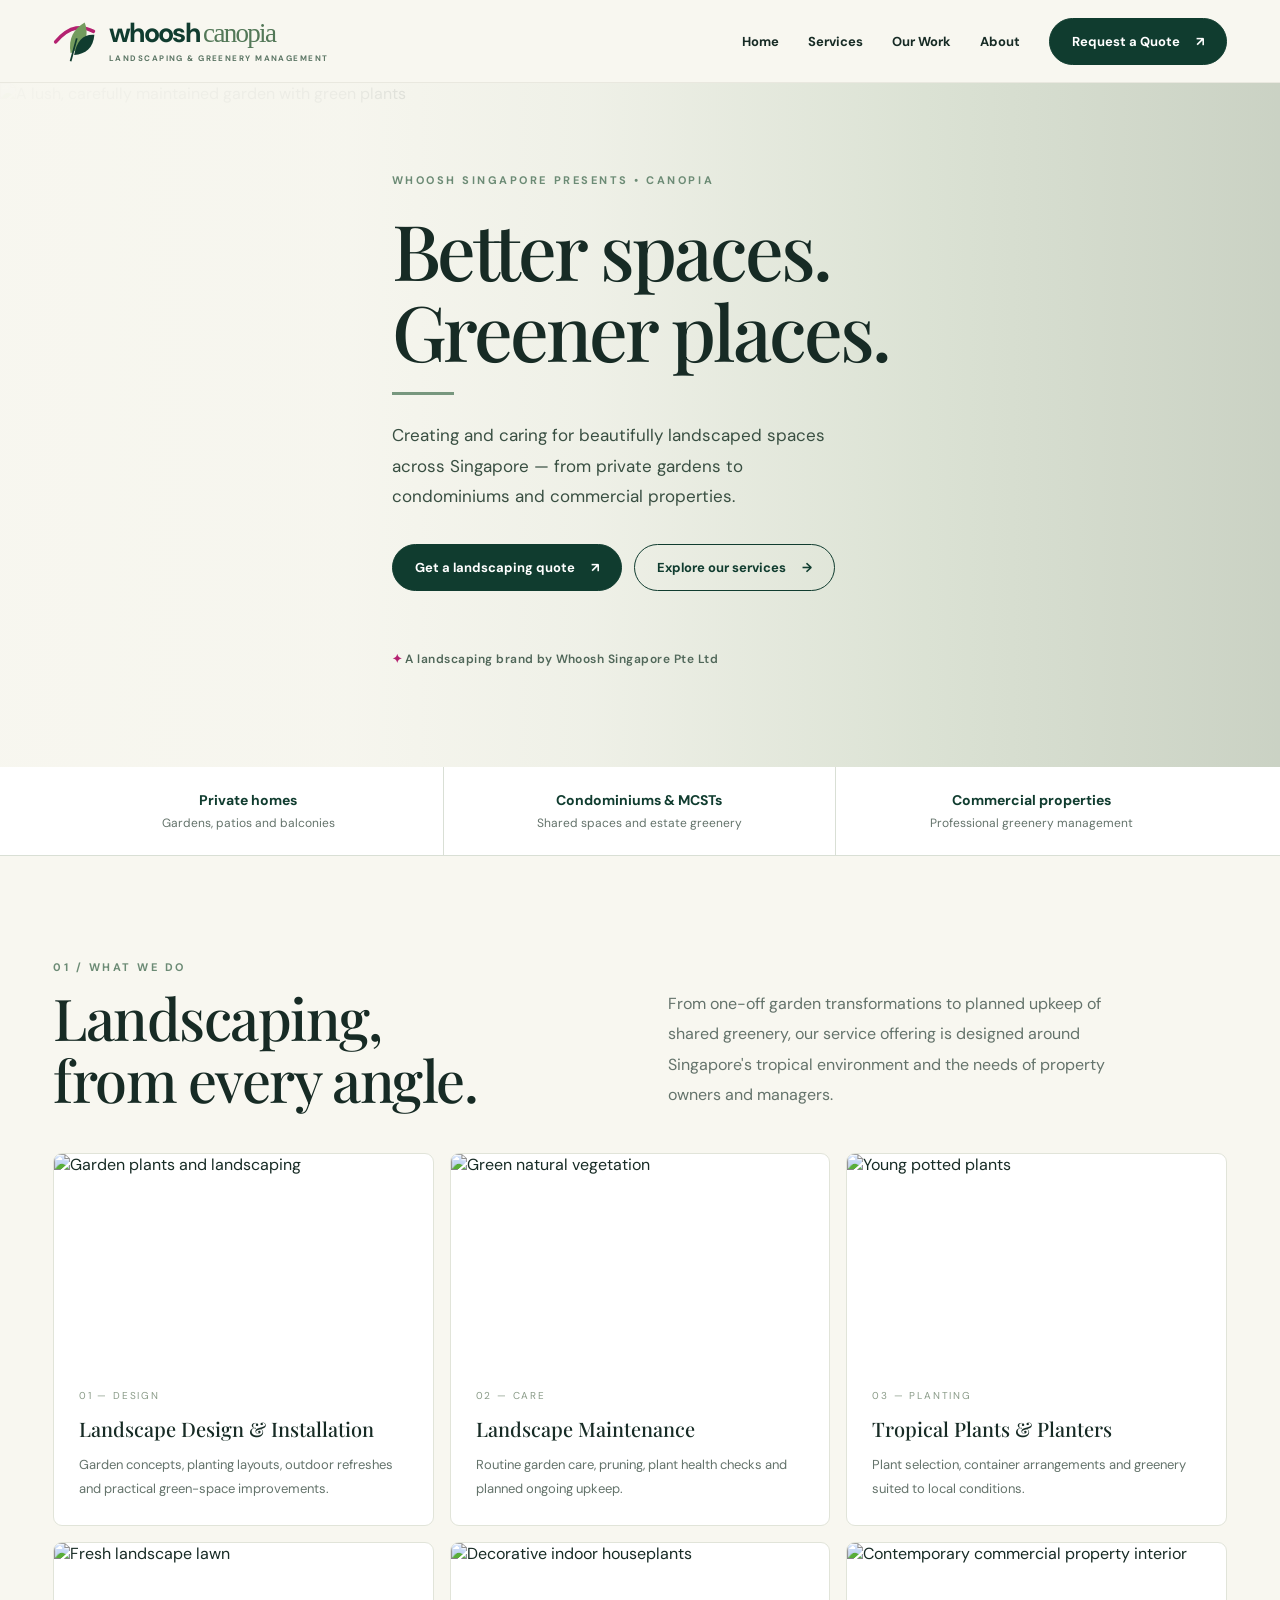
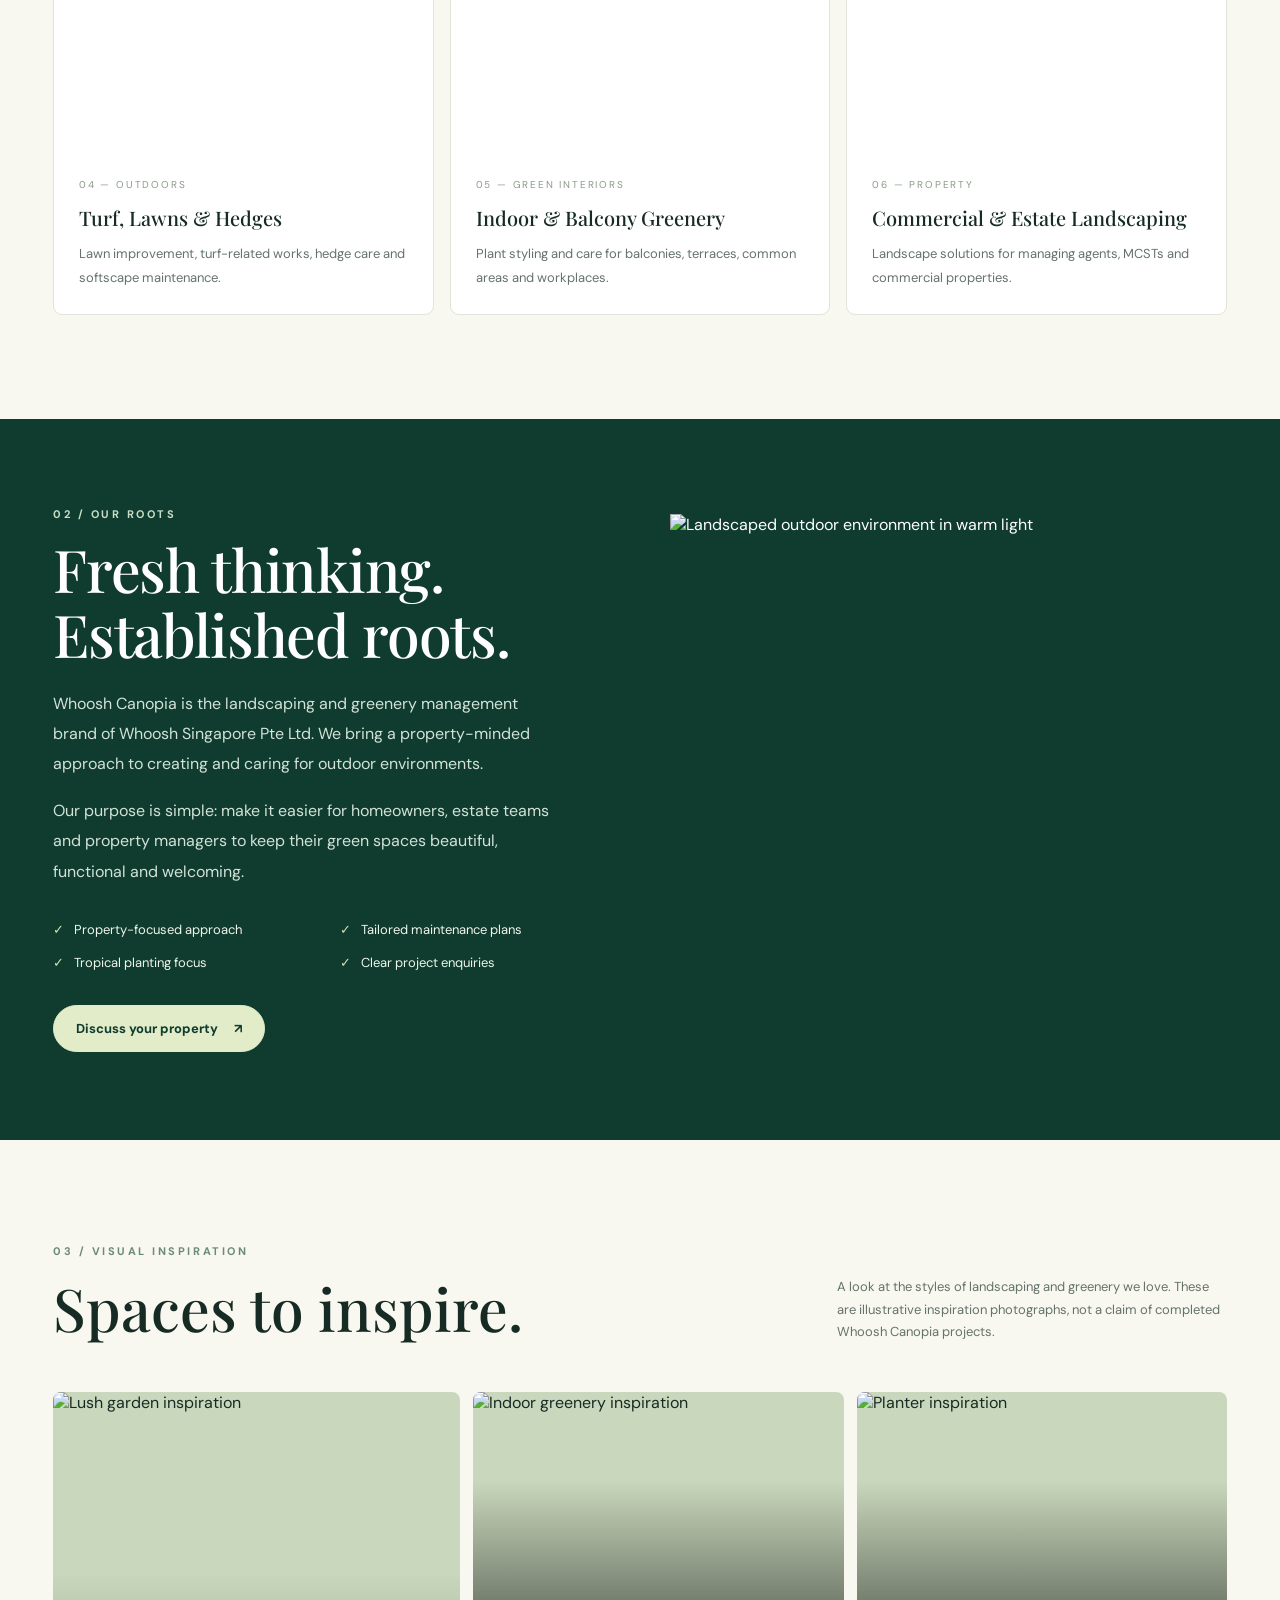
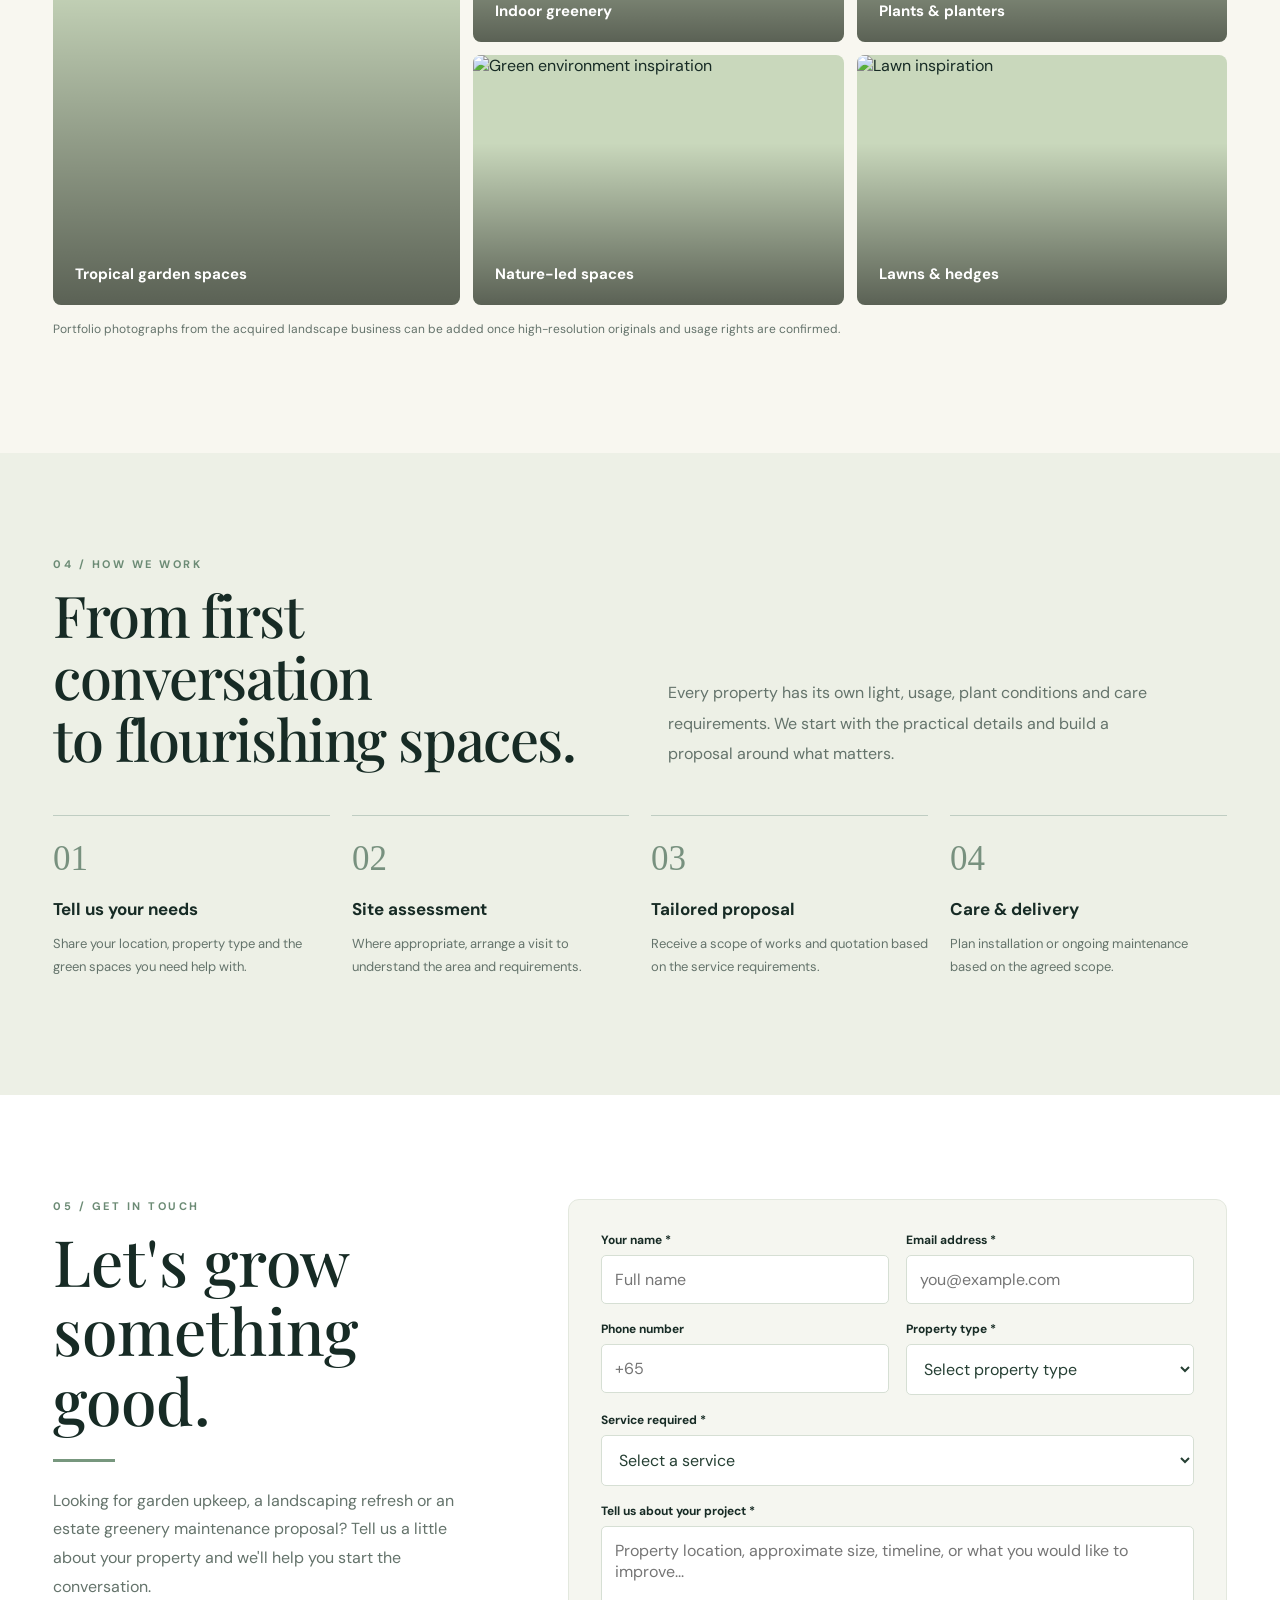
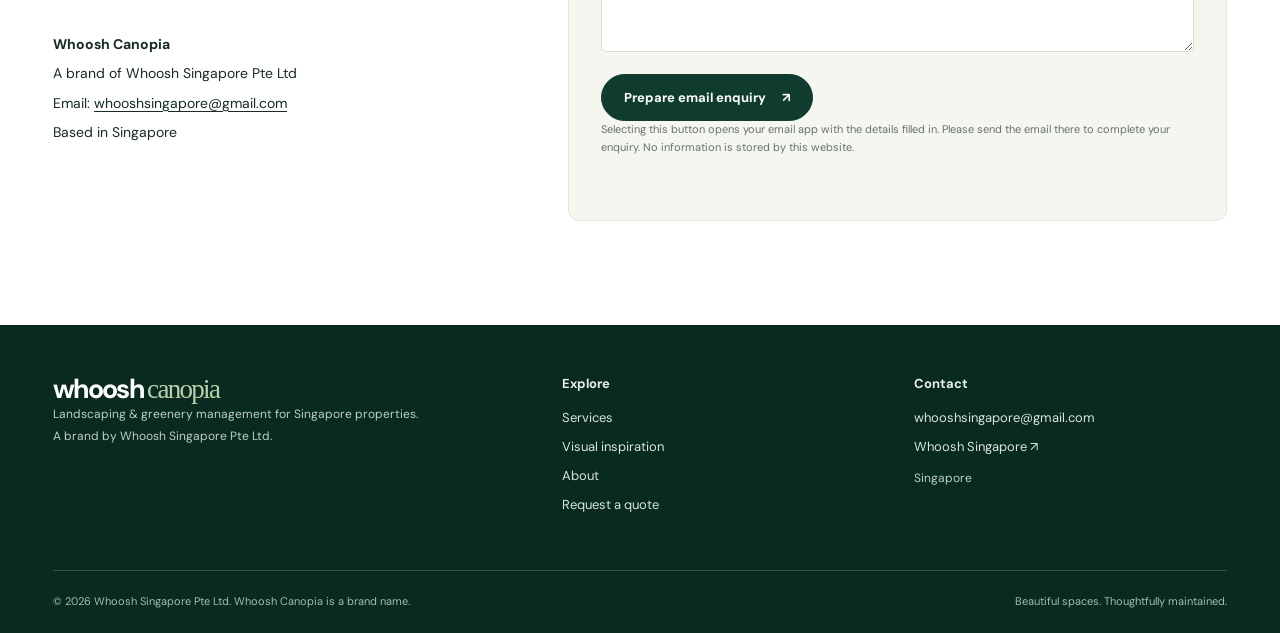
==== index.html @ 3eecf76f "Build responsive Whoosh Canopia landscaping website" ====
<!DOCTYPE html>
<html lang="en">
<head>
<meta charset="UTF-8"><meta name="viewport" content="width=device-width, initial-scale=1">
<title>Whoosh Canopia | Landscaping & Greenery Management Singapore</title>
<meta name="description" content="Whoosh Canopia by Whoosh Singapore Pte Ltd. Landscape maintenance, garden design, planting and greenery care for Singapore properties. Request a consultation.">
<meta name="theme-color" content="#103c2f">
<meta property="og:title" content="Whoosh Canopia — Landscaping & Greenery Management">
<meta property="og:description" content="Beautiful landscapes. Thoughtfully maintained. Landscaping services for homes, condominiums and commercial properties in Singapore.">
<link rel="preconnect" href="https://fonts.googleapis.com"><link rel="preconnect" href="https://fonts.gstatic.com" crossorigin>
<link href="https://fonts.googleapis.com/css2?family=DM+Sans:wght@400;500;600;700&family=Playfair+Display:wght@400;500;600&display=swap" rel="stylesheet">
<style>
:root{--forest:#103c2f;--deep:#092a20;--sage:#77977e;--lime:#d1dfaa;--cream:#f8f7f0;--sand:#ece7db;--ink:#172b25;--muted:#64736b;--magenta:#b42170;--line:#d9dfd5}
*{box-sizing:border-box}html{scroll-behavior:smooth}body{margin:0;background:var(--cream);color:var(--ink);font-family:'DM Sans',Arial,sans-serif}h1,h2,h3,p{margin-top:0}h1,h2,.serif{font-family:'Playfair Display',Georgia,serif;font-weight:500}a{color:inherit;text-decoration:none}img{display:block;max-width:100%;object-fit:cover}button,input,textarea,select{font:inherit}button{cursor:pointer}::selection{background:var(--lime)}
.skip{position:absolute;left:-9999px;z-index:500;background:white;padding:10px}.skip:focus{left:12px;top:12px}
.shell{max-width:1230px;margin:auto;padding:0 28px}.eyebrow{text-transform:uppercase;letter-spacing:.23em;font-size:11px;font-weight:700;color:#6c8b75}.eyebrow.light{color:#c8dec7}.btn{display:inline-flex;align-items:center;justify-content:center;gap:16px;border:1px solid var(--forest);background:var(--forest);color:white;border-radius:100px;padding:14px 22px;font-weight:700;font-size:13px;transition:.2s}.btn:hover,.btn:focus-visible{background:#205d45;transform:translateY(-1px)}.btn.outline{color:var(--forest);background:transparent}.btn.outline:hover{background:#e8ede5}.btn.light{background:#e2ecc9;border-color:#e2ecc9;color:var(--forest)}
header{position:sticky;top:0;z-index:80;background:rgba(248,247,240,.96);backdrop-filter:blur(16px);border-bottom:1px solid #e9e8df}.nav{height:82px;display:flex;align-items:center;justify-content:space-between;gap:20px}.brand{display:flex;gap:12px;align-items:center;min-width:230px}.brand-mark{width:44px;height:50px}.brand-type{display:flex;flex-direction:column}.brand-name{font-size:27px;letter-spacing:-1.7px;line-height:1;font-weight:700;color:var(--forest)}.brand-name span{font-weight:400;font-family:Georgia,serif;color:#537858}.brand-sub{letter-spacing:.18em;color:#5b7564;font-size:8px;margin-top:6px;font-weight:700}.links{display:flex;align-items:center;gap:29px}.links a:not(.btn){font-size:13px;font-weight:700}.links a:hover{color:#597a56}.menu{display:none;border:0;background:transparent;font-size:27px;color:var(--forest)}
.hero{position:relative;min-height:640px;display:grid;align-items:center;isolation:isolate;overflow:hidden;background:#d7dfd0}.hero-photo{position:absolute;inset:0;width:100%;height:100%;object-fit:cover;z-index:-2}.hero:before{content:"";position:absolute;inset:0;z-index:-1;background:linear-gradient(90deg,rgba(248,247,240,.98) 0%,rgba(248,247,240,.94) 27%,rgba(248,247,240,.72) 46%,rgba(248,247,240,.13) 72%,rgba(0,0,0,.06) 100%)}.hero-content{padding-top:90px;padding-bottom:100px}.hero h1{max-width:640px;font-size:clamp(49px,6vw,89px);line-height:1.05;letter-spacing:-.04em;margin:22px 0}.hero p.lead{font-size:17px;max-width:440px;line-height:1.8;color:#394f42}.accent{width:62px;height:3px;background:var(--sage);margin-bottom:25px}.hero-actions{display:flex;gap:12px;flex-wrap:wrap;margin-top:32px}.hero-note{margin-top:60px;font-size:12px;font-weight:600;letter-spacing:.04em;color:#506759}.hero-note span{color:var(--magenta)}
.trust{background:white;border-bottom:1px solid var(--line)}.trust-grid{display:grid;grid-template-columns:repeat(3,1fr)}.trust-item{padding:24px 12px;text-align:center;border-right:1px solid var(--line)}.trust-item:last-child{border-right:0}.trust-item strong{display:block;font-size:14px;color:var(--forest)}.trust-item span{display:block;font-size:12px;color:var(--muted);margin-top:6px}
section{scroll-margin-top:90px}.section-pad{padding:104px 0}.split-heading{display:grid;grid-template-columns:1fr 1fr;gap:55px;align-items:end;margin-bottom:43px}.split-heading h2{font-size:clamp(39px,4.5vw,64px);line-height:1.08;letter-spacing:-.025em;margin:12px 0 0}.split-heading p{line-height:1.9;color:var(--muted);max-width:480px;margin:0}
.service-grid{display:grid;grid-template-columns:repeat(3,1fr);gap:16px}.service{border:1px solid #e1e4d9;border-radius:9px;overflow:hidden;background:white;transition:transform .25s,box-shadow .25s}.service:hover{transform:translateY(-4px);box-shadow:0 20px 30px #1a4d2514}.service img{height:204px;width:100%}.service-body{padding:25px}.service-num{color:#8a9b88;font-size:10px;letter-spacing:.18em}.service h3{font-size:20px;margin:11px 0;font-family:'Playfair Display',Georgia,serif;font-weight:500}.service p{font-size:13px;color:var(--muted);line-height:1.8;margin:0}
.dark-band{background:var(--forest);color:white;overflow:hidden}.band-grid{display:grid;grid-template-columns:1fr 1fr;align-items:center;gap:60px}.band-copy{padding:88px 0}.band-copy h2{font-size:clamp(42px,4.6vw,67px);line-height:1.11;letter-spacing:-.02em;margin:15px 0 22px}.band-copy p{color:#d2e2d7;line-height:1.9;max-width:500px}.band-photo{height:530px;width:100%;object-fit:cover}.checks{display:grid;grid-template-columns:1fr 1fr;gap:16px;margin:34px 0}.check{font-size:13px;color:#eef6ec}.check:before{content:"✓";color:#cfe2b1;margin-right:10px}
.portfolio-intro{display:flex;align-items:end;justify-content:space-between;gap:20px;margin-bottom:35px}.portfolio-intro h2{font-size:clamp(42px,4.6vw,66px);margin:10px 0}.portfolio-intro p{color:var(--muted);font-size:13px;max-width:390px;line-height:1.75}.gallery{display:grid;grid-template-columns:1.1fr 1fr 1fr;grid-template-rows:250px 250px;gap:13px}.gallery .gallery-tile:first-child{grid-row:span 2}.gallery-tile{position:relative;overflow:hidden;border-radius:8px;background:#c9d8bc}.gallery-tile img{height:100%;width:100%;transition:transform .5s}.gallery-tile:hover img{transform:scale(1.055)}.gallery-tile:after{content:"";position:absolute;inset:35% 0 0;background:linear-gradient(transparent,rgba(0,0,0,.55))}.gallery-tile span{position:absolute;z-index:1;bottom:21px;left:22px;color:white;font-size:15px;font-weight:700}.gallery-foot{color:var(--muted);font-size:12px;margin-top:16px}
.approach{background:#edf0e6}.steps{display:grid;grid-template-columns:repeat(4,1fr);gap:22px;margin-top:45px}.step{border-top:1px solid #bfcdc2;padding-top:23px}.step b{font-family:Georgia,serif;color:#78917f;font-size:35px;font-weight:400}.step h3{font-size:17px;margin:19px 0 12px}.step p{font-size:13px;color:var(--muted);line-height:1.8}
.quote{background:white}.quote-grid{display:grid;grid-template-columns:.8fr 1.2fr;gap:75px}.quote h2{font-size:clamp(44px,5vw,70px);line-height:1.08;margin:13px 0 25px}.quote .left p{line-height:1.8;color:var(--muted)}.contact-mini{margin-top:28px;font-size:14px;line-height:2.1}.contact-mini a{text-decoration:underline;text-underline-offset:3px}.form{background:#f5f6f0;border:1px solid #e3e8de;border-radius:11px;padding:32px}.form-grid{display:grid;grid-template-columns:1fr 1fr;gap:17px}.field{display:flex;flex-direction:column;gap:7px}.field.wide{grid-column:1/-1}.field label{font-size:12px;font-weight:700}.field input,.field select,.field textarea{border:1px solid #d6dfd4;background:white;border-radius:5px;padding:13px;outline:none;width:100%;color:#253f33}.field input:focus,.field select:focus,.field textarea:focus{border-color:#66856c;box-shadow:0 0 0 3px #9bc3a333}.field textarea{min-height:126px;resize:vertical}.privacy{font-size:11px;color:var(--muted);line-height:1.6}.form .btn{margin-top:22px}.form-status{font-size:12px;color:var(--forest);min-height:20px}
footer{background:var(--deep);color:#e6f0e9;padding:50px 0 25px}.footer-grid{display:grid;grid-template-columns:1.5fr 1fr 1fr;gap:40px}.footer-grid p{color:#bdcfc2;font-size:12px;line-height:1.9}.footer-grid h4{margin:0 0 17px;font-size:13px}.footer-grid a{display:block;font-size:13px;margin-bottom:12px;color:#d7e5da}.footer-bottom{border-top:1px solid #315549;margin-top:45px;padding-top:23px;display:flex;justify-content:space-between;gap:20px;font-size:11px;color:#a3bdb0;flex-wrap:wrap}
@media(max-width:900px){.links{gap:16px}.links a:not(.btn){font-size:12px}.brand{min-width:200px}.brand-name{font-size:23px}.band-grid{gap:25px}.quote-grid{gap:30px}}
@media(max-width:740px){.shell{padding:0 20px}.nav{height:72px}.menu{display:block}.links{display:none;position:absolute;top:72px;left:0;right:0;background:var(--cream);box-shadow:0 14px 20px #0002;padding:24px 20px;flex-direction:column;align-items:stretch}.links.open{display:flex}.links a:not(.btn){font-size:16px;padding:8px 0}.hero{min-height:660px}.hero:before{background:linear-gradient(90deg,rgba(248,247,240,.96),rgba(248,247,240,.73))}.hero-content{padding-top:60px;padding-bottom:75px}.hero h1{font-size:clamp(49px,12vw,71px)}.hero-note{margin-top:38px}.trust-grid{grid-template-columns:1fr}.trust-item{border-right:0;border-bottom:1px solid var(--line);padding:15px}.section-pad{padding:70px 0}.split-heading,.band-grid,.quote-grid{grid-template-columns:1fr;gap:25px}.service-grid{grid-template-columns:1fr 1fr}.band-photo{height:340px}.band-copy{padding:70px 0 10px}.gallery{grid-template-columns:1fr 1fr;grid-template-rows:220px 220px 220px}.gallery .gallery-tile:first-child{grid-row:span 2}.steps{grid-template-columns:1fr 1fr}.footer-grid{grid-template-columns:1fr 1fr}.footer-grid>div:first-child{grid-column:span 2}}
@media(max-width:500px){.service-grid,.form-grid{grid-template-columns:1fr}.gallery{grid-template-columns:1fr 1fr;grid-template-rows:190px 190px 190px}.gallery-tile span{font-size:12px;left:12px;bottom:12px}.portfolio-intro{display:block}.steps{grid-template-columns:1fr}.form{padding:20px}.checks{grid-template-columns:1fr}}
@media(prefers-reduced-motion:reduce){html{scroll-behavior:auto}*,*:before,*:after{transition:none!important;animation:none!important}}
</style>
</head>
<body>
<a href="#main" class="skip">Skip to main content</a>
<header><div class="shell nav">
<a class="brand" href="#home" aria-label="Whoosh Canopia home"><svg class="brand-mark" viewBox="0 0 50 52" role="img" aria-label="Whoosh Canopia leaf"><path d="M3 27C20 7 34 9 46 15" stroke="#b42170" stroke-width="4" fill="none" stroke-linecap="round"/><path d="M20 40C17 23 24 12 36 5c5 14 2 26-16 35Z" fill="#739b5d"/><path d="M24 42c3-17 11-24 23-23-1 15-10 22-23 23Z" fill="#103c2f"/><path d="M20 49l7-26" stroke="#103c2f" stroke-width="2"/></svg><span class="brand-type"><span class="brand-name">whoosh <span>canopia</span></span><span class="brand-sub">LANDSCAPING & GREENERY MANAGEMENT</span></span></a>
<button class="menu" id="menuButton" aria-label="Toggle navigation" aria-controls="navLinks" aria-expanded="false">☰</button><nav class="links" id="navLinks" aria-label="Main navigation"><a href="#home">Home</a><a href="#services">Services</a><a href="#our-work">Our Work</a><a href="#about">About</a><a href="#contact" class="btn">Request a Quote <span aria-hidden="true">↗</span></a></nav></div></header>
<main id="main">
<section class="hero" id="home"><img class="hero-photo" src="https://images.unsplash.com/photo-1416879595882-3373a0480b5b?w=1800&q=85&auto=format&fit=crop" alt="A lush, carefully maintained garden with green plants" fetchpriority="high">
<div class="shell hero-content"><div class="eyebrow">Whoosh Singapore presents • Canopia</div><h1>Better spaces.<br>Greener places.</h1><div class="accent"></div><p class="lead">Creating and caring for beautifully landscaped spaces across Singapore — from private gardens to condominiums and commercial properties.</p><div class="hero-actions"><a href="#contact" class="btn">Get a landscaping quote <span>↗</span></a><a href="#services" class="btn outline">Explore our services <span>→</span></a></div><div class="hero-note"><span>✦</span> A landscaping brand by Whoosh Singapore Pte Ltd</div></div></section>
<div class="trust"><div class="shell trust-grid"><div class="trust-item"><strong>Private homes</strong><span>Gardens, patios and balconies</span></div><div class="trust-item"><strong>Condominiums & MCSTs</strong><span>Shared spaces and estate greenery</span></div><div class="trust-item"><strong>Commercial properties</strong><span>Professional greenery management</span></div></div></div>
<section class="section-pad" id="services"><div class="shell"><div class="split-heading"><div><div class="eyebrow">01 / What we do</div><h2>Landscaping,<br>from every angle.</h2></div><p>From one-off garden transformations to planned upkeep of shared greenery, our service offering is designed around Singapore's tropical environment and the needs of property owners and managers.</p></div>
<div class="service-grid">
<article class="service"><img loading="lazy" src="https://images.unsplash.com/photo-1416879595882-3373a0480b5b?w=700&q=80&auto=format&fit=crop" alt="Garden plants and landscaping"><div class="service-body"><span class="service-num">01 — DESIGN</span><h3>Landscape Design & Installation</h3><p>Garden concepts, planting layouts, outdoor refreshes and practical green-space improvements.</p></div></article>
<article class="service"><img loading="lazy" src="https://images.unsplash.com/photo-1441974231531-c6227db76b6e?w=700&q=80&auto=format&fit=crop" alt="Green natural vegetation"><div class="service-body"><span class="service-num">02 — CARE</span><h3>Landscape Maintenance</h3><p>Routine garden care, pruning, plant health checks and planned ongoing upkeep.</p></div></article>
<article class="service"><img loading="lazy" src="https://images.unsplash.com/photo-1501004318641-b39e6451bec6?w=700&q=80&auto=format&fit=crop" alt="Young potted plants"><div class="service-body"><span class="service-num">03 — PLANTING</span><h3>Tropical Plants & Planters</h3><p>Plant selection, container arrangements and greenery suited to local conditions.</p></div></article>
<article class="service"><img loading="lazy" src="https://images.unsplash.com/photo-1558904541-efa843a96f01?w=700&q=80&auto=format&fit=crop" alt="Fresh landscape lawn"><div class="service-body"><span class="service-num">04 — OUTDOORS</span><h3>Turf, Lawns & Hedges</h3><p>Lawn improvement, turf-related works, hedge care and softscape maintenance.</p></div></article>
<article class="service"><img loading="lazy" src="https://images.unsplash.com/photo-1485955900006-10f4d324d411?w=700&q=80&auto=format&fit=crop" alt="Decorative indoor houseplants"><div class="service-body"><span class="service-num">05 — GREEN INTERIORS</span><h3>Indoor & Balcony Greenery</h3><p>Plant styling and care for balconies, terraces, common areas and workplaces.</p></div></article>
<article class="service"><img loading="lazy" src="https://images.unsplash.com/photo-1497366754035-f200968a6e72?w=700&q=80&auto=format&fit=crop" alt="Contemporary commercial property interior"><div class="service-body"><span class="service-num">06 — PROPERTY</span><h3>Commercial & Estate Landscaping</h3><p>Landscape solutions for managing agents, MCSTs and commercial properties.</p></div></article>
</div></div></section>
<section class="dark-band" id="about"><div class="shell band-grid"><div class="band-copy"><div class="eyebrow light">02 / Our roots</div><h2>Fresh thinking.<br>Established roots.</h2><p>Whoosh Canopia is the landscaping and greenery management brand of Whoosh Singapore Pte Ltd. We bring a property-minded approach to creating and caring for outdoor environments.</p><p>Our purpose is simple: make it easier for homeowners, estate teams and property managers to keep their green spaces beautiful, functional and welcoming.</p><div class="checks"><span class="check">Property-focused approach</span><span class="check">Tailored maintenance plans</span><span class="check">Tropical planting focus</span><span class="check">Clear project enquiries</span></div><a href="#contact" class="btn light">Discuss your property <span>↗</span></a></div><img class="band-photo" loading="lazy" src="https://images.unsplash.com/photo-1470252649378-9c29740c9fa8?w=1100&q=85&auto=format&fit=crop" alt="Landscaped outdoor environment in warm light"></div></section>
<section class="section-pad" id="our-work"><div class="shell"><div class="portfolio-intro"><div><div class="eyebrow">03 / Visual inspiration</div><h2>Spaces to inspire.</h2></div><p>A look at the styles of landscaping and greenery we love. These are illustrative inspiration photographs, not a claim of completed Whoosh Canopia projects.</p></div>
<div class="gallery"><div class="gallery-tile"><img loading="lazy" src="https://images.unsplash.com/photo-1416879595882-3373a0480b5b?w=1000&q=85&auto=format&fit=crop" alt="Lush garden inspiration"><span>Tropical garden spaces</span></div><div class="gallery-tile"><img loading="lazy" src="https://images.unsplash.com/photo-1485955900006-10f4d324d411?w=750&q=85&auto=format&fit=crop" alt="Indoor greenery inspiration"><span>Indoor greenery</span></div><div class="gallery-tile"><img loading="lazy" src="https://images.unsplash.com/photo-1501004318641-b39e6451bec6?w=750&q=85&auto=format&fit=crop" alt="Planter inspiration"><span>Plants & planters</span></div><div class="gallery-tile"><img loading="lazy" src="https://images.unsplash.com/photo-1441974231531-c6227db76b6e?w=750&q=85&auto=format&fit=crop" alt="Green environment inspiration"><span>Nature-led spaces</span></div><div class="gallery-tile"><img loading="lazy" src="https://images.unsplash.com/photo-1558904541-efa843a96f01?w=750&q=85&auto=format&fit=crop" alt="Lawn inspiration"><span>Lawns & hedges</span></div></div><p class="gallery-foot">Portfolio photographs from the acquired landscape business can be added once high-resolution originals and usage rights are confirmed.</p></div></section>
<section class="section-pad approach"><div class="shell"><div class="eyebrow">04 / How we work</div><div class="split-heading" style="margin-bottom:0"><h2>From first conversation<br>to flourishing spaces.</h2><p>Every property has its own light, usage, plant conditions and care requirements. We start with the practical details and build a proposal around what matters.</p></div><div class="steps"><div class="step"><b>01</b><h3>Tell us your needs</h3><p>Share your location, property type and the green spaces you need help with.</p></div><div class="step"><b>02</b><h3>Site assessment</h3><p>Where appropriate, arrange a visit to understand the area and requirements.</p></div><div class="step"><b>03</b><h3>Tailored proposal</h3><p>Receive a scope of works and quotation based on the service requirements.</p></div><div class="step"><b>04</b><h3>Care & delivery</h3><p>Plan installation or ongoing maintenance based on the agreed scope.</p></div></div></div></section>
<section class="section-pad quote" id="contact"><div class="shell quote-grid"><div class="left"><div class="eyebrow">05 / Get in touch</div><h2>Let's grow<br>something good.</h2><div class="accent"></div><p>Looking for garden upkeep, a landscaping refresh or an estate greenery maintenance proposal? Tell us a little about your property and we'll help you start the conversation.</p><div class="contact-mini"><strong>Whoosh Canopia</strong><br>A brand of Whoosh Singapore Pte Ltd<br>Email: <a href="mailto:whooshsingapore@gmail.com">whooshsingapore@gmail.com</a><br>Based in Singapore</div></div><form class="form" id="quoteForm"><div class="form-grid"><div class="field"><label for="name">Your name *</label><input id="name" name="name" autocomplete="name" required maxlength="120" placeholder="Full name"></div><div class="field"><label for="email">Email address *</label><input id="email" name="email" type="email" autocomplete="email" required maxlength="150" placeholder="you@example.com"></div><div class="field"><label for="phone">Phone number</label><input id="phone" name="phone" type="tel" autocomplete="tel" maxlength="35" placeholder="+65"></div><div class="field"><label for="property">Property type *</label><select id="property" name="property" required><option value="">Select property type</option><option>Private residence</option><option>Condominium / MCST</option><option>Commercial property</option><option>Other</option></select></div><div class="field wide"><label for="service">Service required *</label><select id="service" name="service" required><option value="">Select a service</option><option>Landscape design & installation</option><option>Landscape maintenance</option><option>Plants & planters</option><option>Turf, lawns & hedges</option><option>Indoor & balcony greenery</option><option>Commercial & estate landscaping</option><option>Not sure yet</option></select></div><div class="field wide"><label for="message">Tell us about your project *</label><textarea id="message" name="message" required maxlength="3000" placeholder="Property location, approximate size, timeline, or what you would like to improve..."></textarea></div></div><button class="btn" type="submit">Prepare email enquiry <span>↗</span></button><p class="privacy">Selecting this button opens your email app with the details filled in. Please send the email there to complete your enquiry. No information is stored by this website.</p><div class="form-status" id="formStatus" role="status" aria-live="polite"></div></form></div></section>
</main>
<footer><div class="shell"><div class="footer-grid"><div><div class="brand-name" style="color:white">whoosh <span style="color:#bad2a8">canopia</span></div><p>Landscaping & greenery management for Singapore properties.<br>A brand by Whoosh Singapore Pte Ltd.</p></div><div><h4>Explore</h4><a href="#services">Services</a><a href="#our-work">Visual inspiration</a><a href="#about">About</a><a href="#contact">Request a quote</a></div><div><h4>Contact</h4><a href="mailto:whooshsingapore@gmail.com">whooshsingapore@gmail.com</a><a href="https://whooshsingapore.com/" target="_blank" rel="noopener">Whoosh Singapore ↗</a><p>Singapore</p></div></div><div class="footer-bottom"><span>© <span id="year"></span> Whoosh Singapore Pte Ltd. Whoosh Canopia is a brand name.</span><span>Beautiful spaces. Thoughtfully maintained.</span></div></div></footer>
<script>
document.getElementById('year').textContent=new Date().getFullYear();
const toggle=document.getElementById('menuButton'),nav=document.getElementById('navLinks');
toggle.addEventListener('click',()=>{const opened=nav.classList.toggle('open');toggle.setAttribute('aria-expanded',String(opened));toggle.textContent=opened?'×':'☰';});
nav.querySelectorAll('a').forEach(a=>a.addEventListener('click',()=>{nav.classList.remove('open');toggle.setAttribute('aria-expanded','false');toggle.textContent='☰';}));
document.getElementById('quoteForm').addEventListener('submit',event=>{
event.preventDefault();const form=event.currentTarget;if(!form.reportValidity())return;
const v=id=>document.getElementById(id).value.trim();
const subject='Whoosh Canopia landscaping enquiry — '+v('property');
const body=['Hello Whoosh Canopia,','', 'I would like to enquire about landscaping services.','', 'Name: '+v('name'),'Email: '+v('email'),'Phone: '+(v('phone')||'Not provided'),'Property type: '+v('property'),'Service: '+v('service'),'','Project details:',v('message'),'','Thank you.'].join('\n');
document.getElementById('formStatus').textContent='Your email app should open. Please press Send in your email app to submit your enquiry.';
window.location.href='mailto:whooshsingapore@gmail.com?subject='+encodeURIComponent(subject)+'&body='+encodeURIComponent(body);
});
</script>
</body></html>
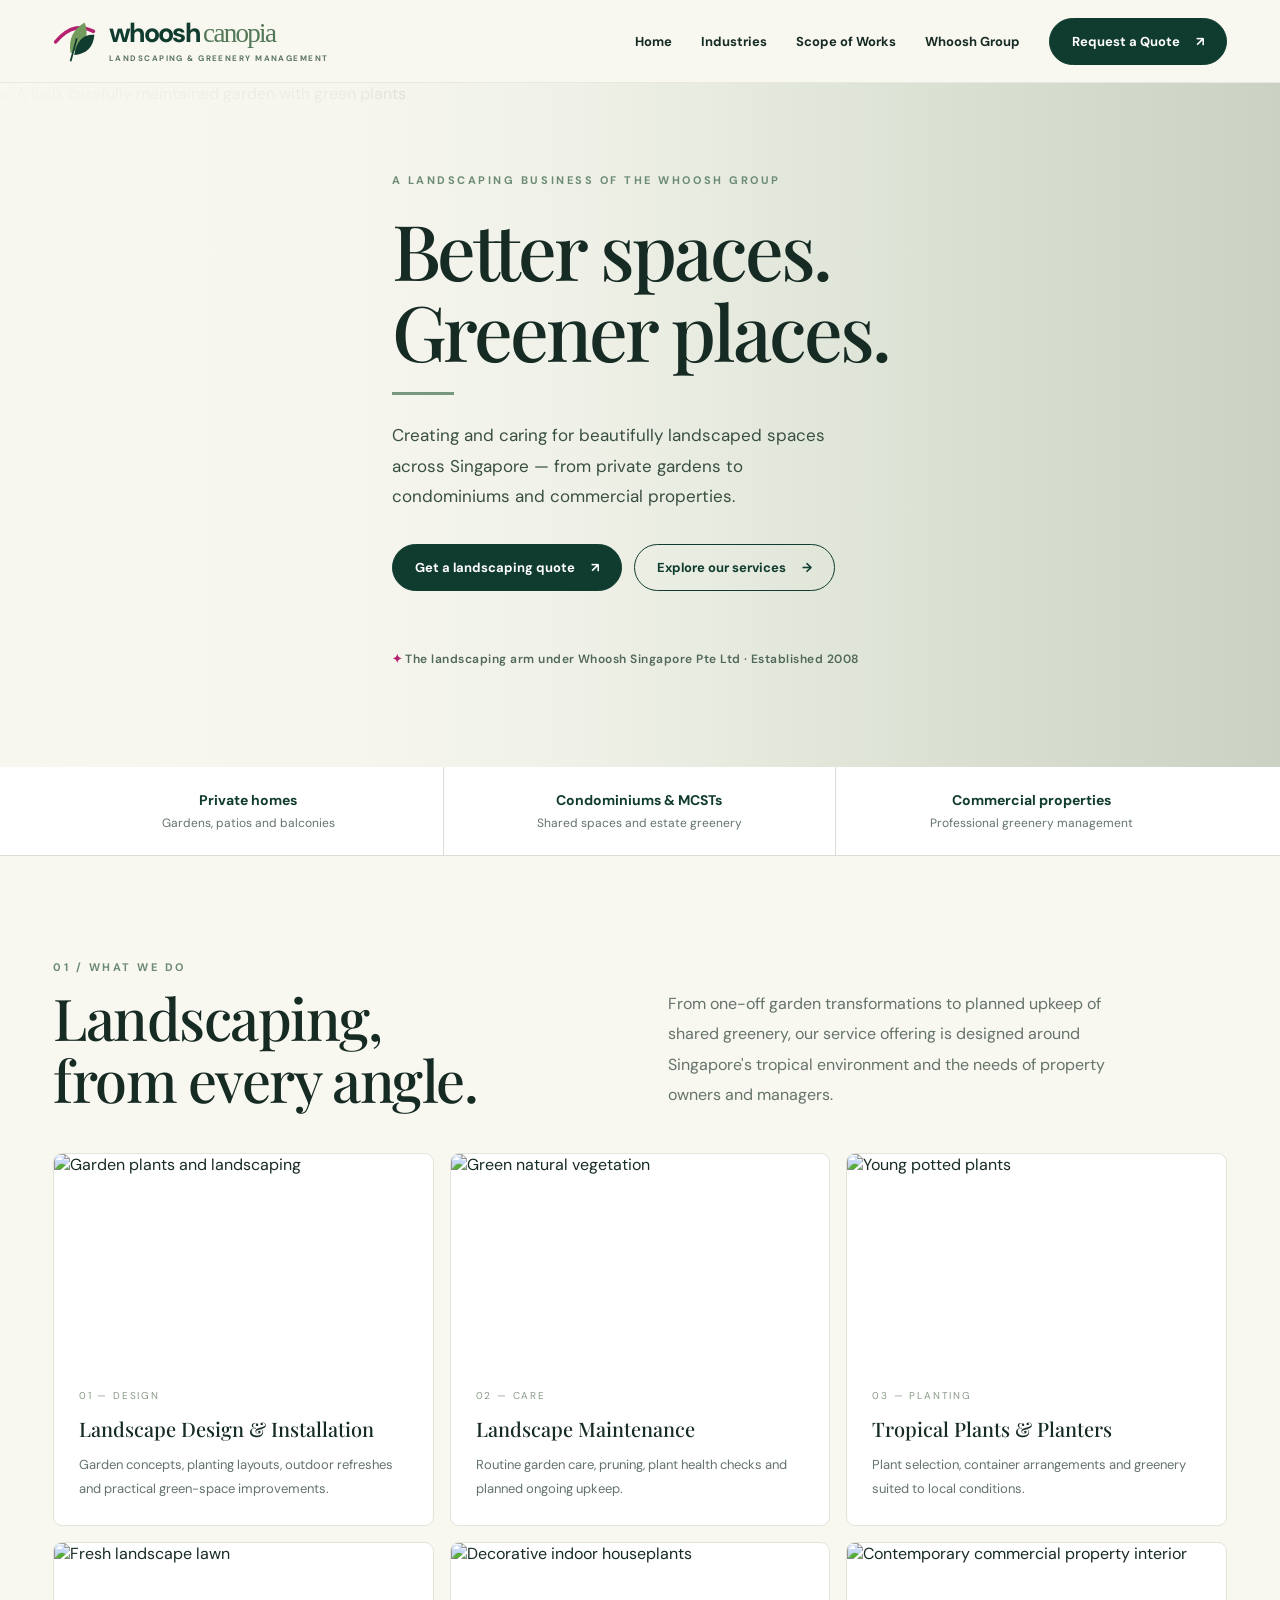
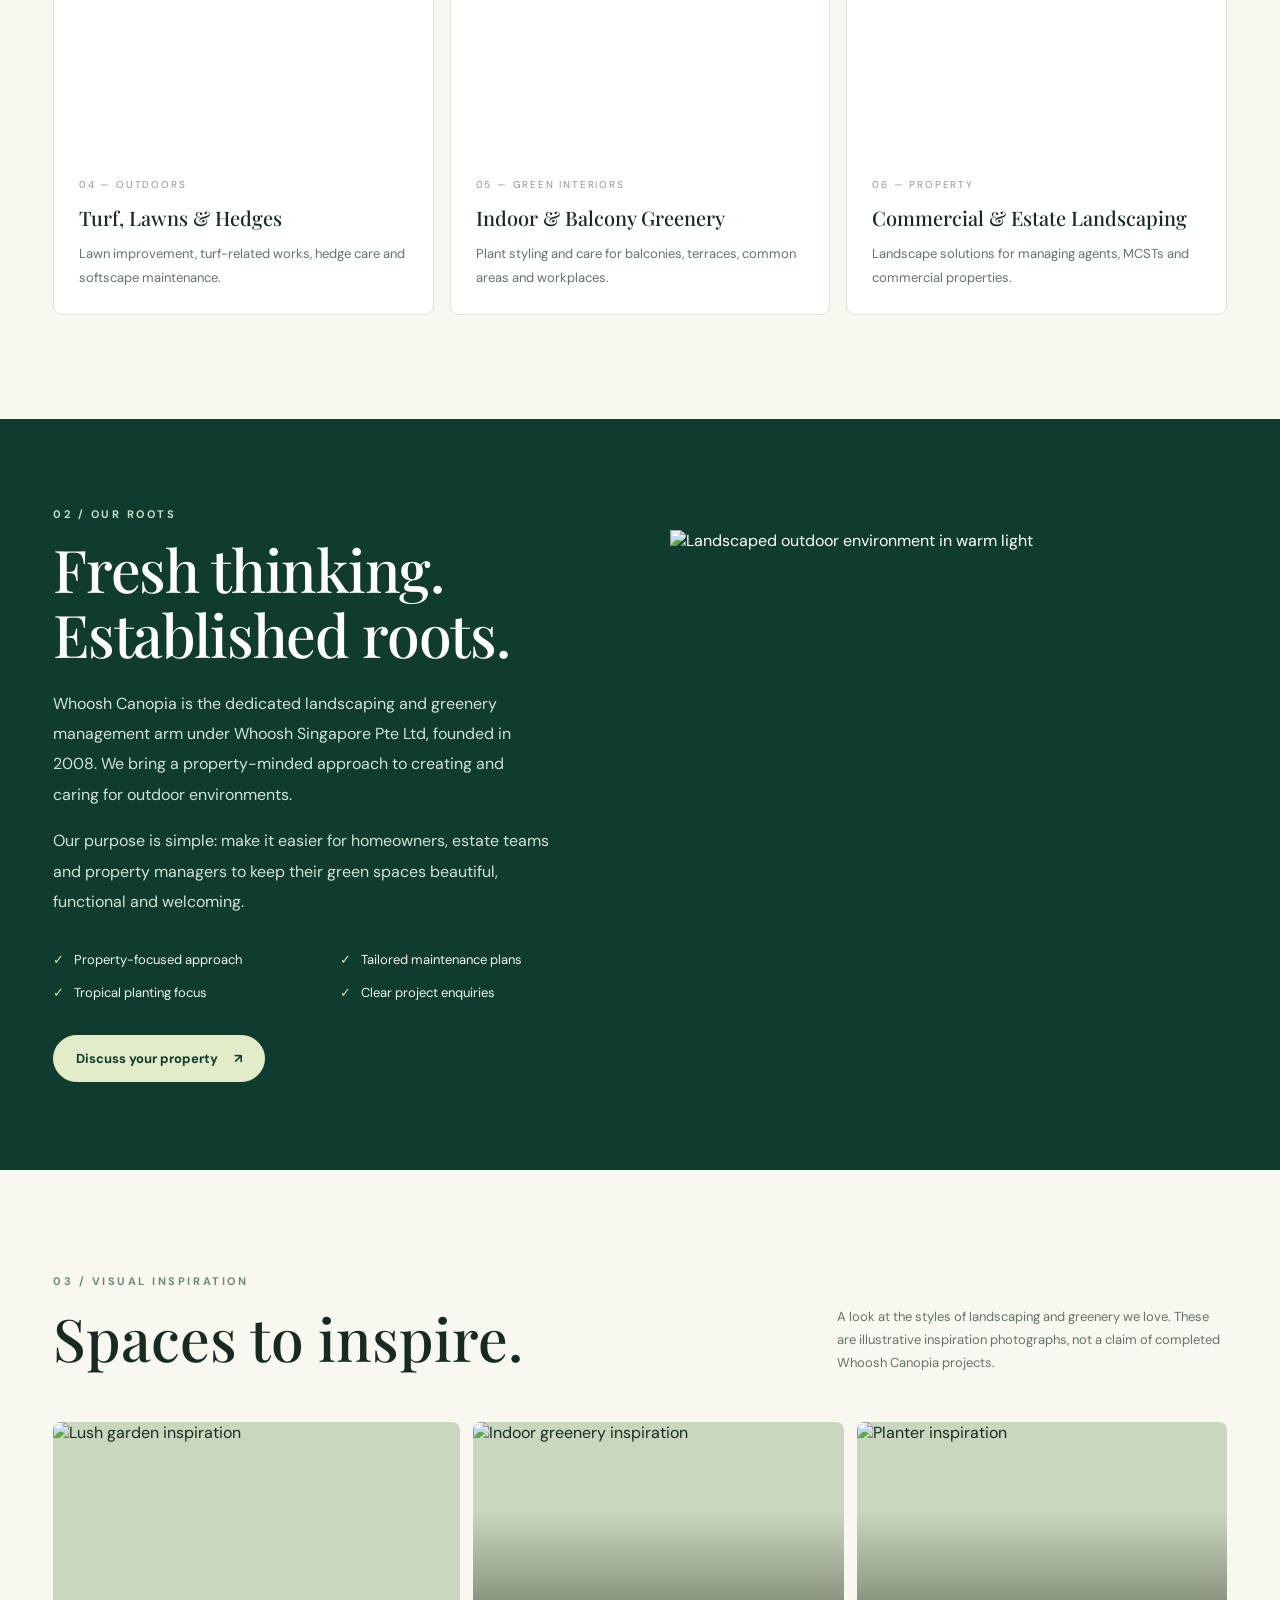
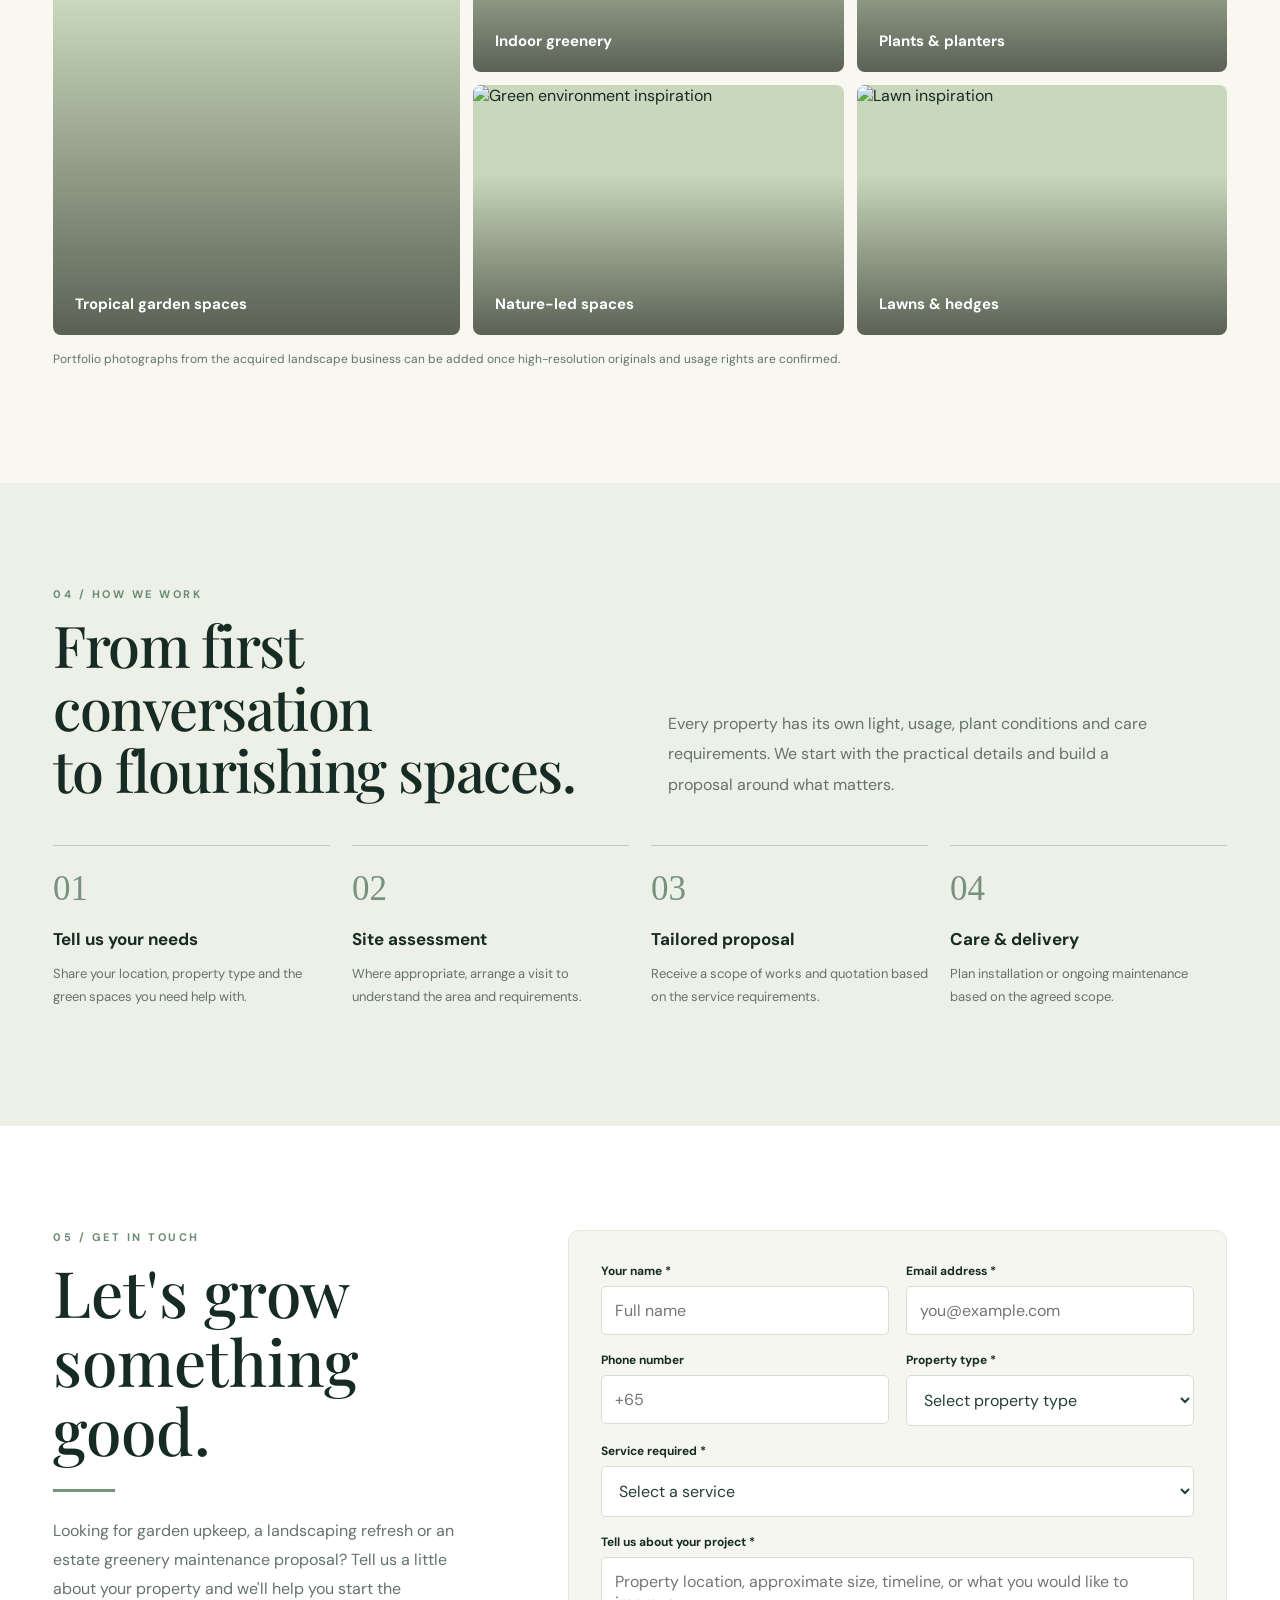
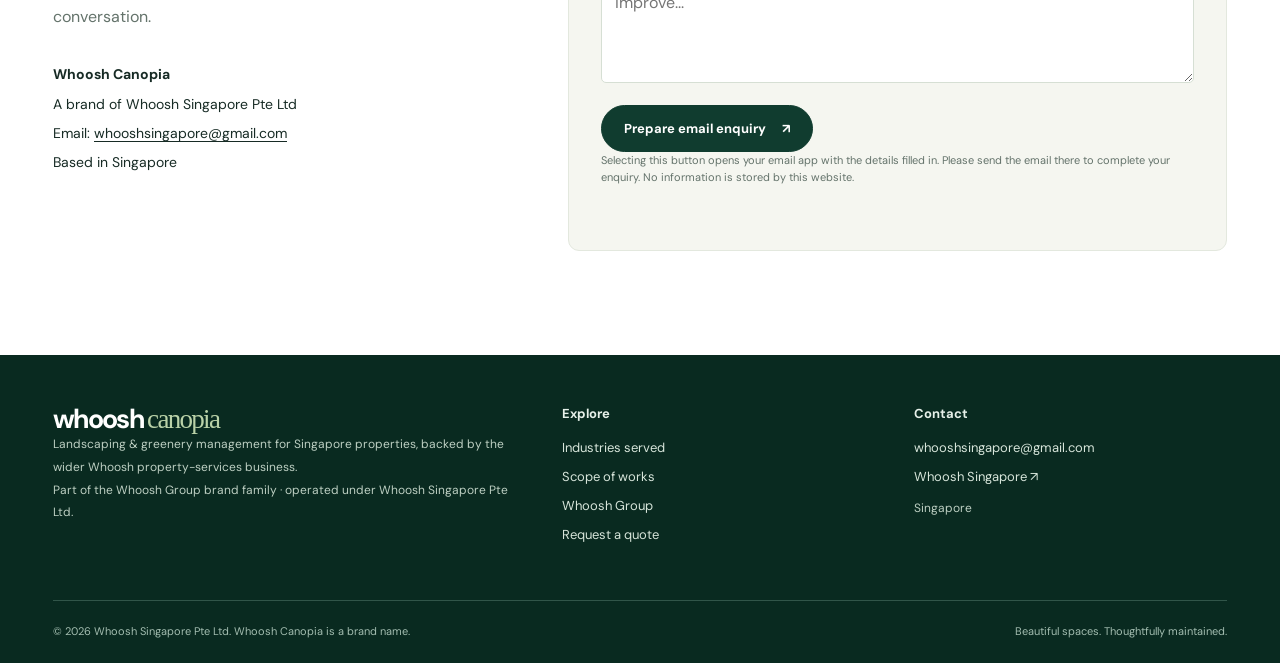
==== commit b33103f7: "Link Whoosh Canopia industry and services pages and clarify Whoosh Group identity" ====
--- a/index.html
+++ b/index.html
@@ -34,10 +34,10 @@
 <a href="#main" class="skip">Skip to main content</a>
 <header><div class="shell nav">
 <a class="brand" href="#home" aria-label="Whoosh Canopia home"><svg class="brand-mark" viewBox="0 0 50 52" role="img" aria-label="Whoosh Canopia leaf"><path d="M3 27C20 7 34 9 46 15" stroke="#b42170" stroke-width="4" fill="none" stroke-linecap="round"/><path d="M20 40C17 23 24 12 36 5c5 14 2 26-16 35Z" fill="#739b5d"/><path d="M24 42c3-17 11-24 23-23-1 15-10 22-23 23Z" fill="#103c2f"/><path d="M20 49l7-26" stroke="#103c2f" stroke-width="2"/></svg><span class="brand-type"><span class="brand-name">whoosh <span>canopia</span></span><span class="brand-sub">LANDSCAPING & GREENERY MANAGEMENT</span></span></a>
-<button class="menu" id="menuButton" aria-label="Toggle navigation" aria-controls="navLinks" aria-expanded="false">☰</button><nav class="links" id="navLinks" aria-label="Main navigation"><a href="#home">Home</a><a href="#services">Services</a><a href="#our-work">Our Work</a><a href="#about">About</a><a href="#contact" class="btn">Request a Quote <span aria-hidden="true">↗</span></a></nav></div></header>
+<button class="menu" id="menuButton" aria-label="Toggle navigation" aria-controls="navLinks" aria-expanded="false">☰</button><nav class="links" id="navLinks" aria-label="Main navigation"><a href="#home">Home</a><a href="/industries.html">Industries</a><a href="/works.html">Scope of Works</a><a href="/about.html">Whoosh Group</a><a href="/contact.html" class="btn">Request a Quote <span aria-hidden="true">↗</span></a></nav></div></header>
 <main id="main">
 <section class="hero" id="home"><img class="hero-photo" src="https://images.unsplash.com/photo-1416879595882-3373a0480b5b?w=1800&q=85&auto=format&fit=crop" alt="A lush, carefully maintained garden with green plants" fetchpriority="high">
-<div class="shell hero-content"><div class="eyebrow">Whoosh Singapore presents • Canopia</div><h1>Better spaces.<br>Greener places.</h1><div class="accent"></div><p class="lead">Creating and caring for beautifully landscaped spaces across Singapore — from private gardens to condominiums and commercial properties.</p><div class="hero-actions"><a href="#contact" class="btn">Get a landscaping quote <span>↗</span></a><a href="#services" class="btn outline">Explore our services <span>→</span></a></div><div class="hero-note"><span>✦</span> A landscaping brand by Whoosh Singapore Pte Ltd</div></div></section>
+<div class="shell hero-content"><div class="eyebrow">A landscaping business of the Whoosh Group</div><h1>Better spaces.<br>Greener places.</h1><div class="accent"></div><p class="lead">Creating and caring for beautifully landscaped spaces across Singapore — from private gardens to condominiums and commercial properties.</p><div class="hero-actions"><a href="#contact" class="btn">Get a landscaping quote <span>↗</span></a><a href="#services" class="btn outline">Explore our services <span>→</span></a></div><div class="hero-note"><span>✦</span> The landscaping arm under Whoosh Singapore Pte Ltd · Established 2008</div></div></section>
 <div class="trust"><div class="shell trust-grid"><div class="trust-item"><strong>Private homes</strong><span>Gardens, patios and balconies</span></div><div class="trust-item"><strong>Condominiums & MCSTs</strong><span>Shared spaces and estate greenery</span></div><div class="trust-item"><strong>Commercial properties</strong><span>Professional greenery management</span></div></div></div>
 <section class="section-pad" id="services"><div class="shell"><div class="split-heading"><div><div class="eyebrow">01 / What we do</div><h2>Landscaping,<br>from every angle.</h2></div><p>From one-off garden transformations to planned upkeep of shared greenery, our service offering is designed around Singapore's tropical environment and the needs of property owners and managers.</p></div>
 <div class="service-grid">
@@ -48,13 +48,13 @@
 <article class="service"><img loading="lazy" src="https://images.unsplash.com/photo-1485955900006-10f4d324d411?w=700&q=80&auto=format&fit=crop" alt="Decorative indoor houseplants"><div class="service-body"><span class="service-num">05 — GREEN INTERIORS</span><h3>Indoor & Balcony Greenery</h3><p>Plant styling and care for balconies, terraces, common areas and workplaces.</p></div></article>
 <article class="service"><img loading="lazy" src="https://images.unsplash.com/photo-1497366754035-f200968a6e72?w=700&q=80&auto=format&fit=crop" alt="Contemporary commercial property interior"><div class="service-body"><span class="service-num">06 — PROPERTY</span><h3>Commercial & Estate Landscaping</h3><p>Landscape solutions for managing agents, MCSTs and commercial properties.</p></div></article>
 </div></div></section>
-<section class="dark-band" id="about"><div class="shell band-grid"><div class="band-copy"><div class="eyebrow light">02 / Our roots</div><h2>Fresh thinking.<br>Established roots.</h2><p>Whoosh Canopia is the landscaping and greenery management brand of Whoosh Singapore Pte Ltd. We bring a property-minded approach to creating and caring for outdoor environments.</p><p>Our purpose is simple: make it easier for homeowners, estate teams and property managers to keep their green spaces beautiful, functional and welcoming.</p><div class="checks"><span class="check">Property-focused approach</span><span class="check">Tailored maintenance plans</span><span class="check">Tropical planting focus</span><span class="check">Clear project enquiries</span></div><a href="#contact" class="btn light">Discuss your property <span>↗</span></a></div><img class="band-photo" loading="lazy" src="https://images.unsplash.com/photo-1470252649378-9c29740c9fa8?w=1100&q=85&auto=format&fit=crop" alt="Landscaped outdoor environment in warm light"></div></section>
+<section class="dark-band" id="about"><div class="shell band-grid"><div class="band-copy"><div class="eyebrow light">02 / Our roots</div><h2>Fresh thinking.<br>Established roots.</h2><p>Whoosh Canopia is the dedicated landscaping and greenery management arm under Whoosh Singapore Pte Ltd, founded in 2008. We bring a property-minded approach to creating and caring for outdoor environments.</p><p>Our purpose is simple: make it easier for homeowners, estate teams and property managers to keep their green spaces beautiful, functional and welcoming.</p><div class="checks"><span class="check">Property-focused approach</span><span class="check">Tailored maintenance plans</span><span class="check">Tropical planting focus</span><span class="check">Clear project enquiries</span></div><a href="#contact" class="btn light">Discuss your property <span>↗</span></a></div><img class="band-photo" loading="lazy" src="https://images.unsplash.com/photo-1470252649378-9c29740c9fa8?w=1100&q=85&auto=format&fit=crop" alt="Landscaped outdoor environment in warm light"></div></section>
 <section class="section-pad" id="our-work"><div class="shell"><div class="portfolio-intro"><div><div class="eyebrow">03 / Visual inspiration</div><h2>Spaces to inspire.</h2></div><p>A look at the styles of landscaping and greenery we love. These are illustrative inspiration photographs, not a claim of completed Whoosh Canopia projects.</p></div>
 <div class="gallery"><div class="gallery-tile"><img loading="lazy" src="https://images.unsplash.com/photo-1416879595882-3373a0480b5b?w=1000&q=85&auto=format&fit=crop" alt="Lush garden inspiration"><span>Tropical garden spaces</span></div><div class="gallery-tile"><img loading="lazy" src="https://images.unsplash.com/photo-1485955900006-10f4d324d411?w=750&q=85&auto=format&fit=crop" alt="Indoor greenery inspiration"><span>Indoor greenery</span></div><div class="gallery-tile"><img loading="lazy" src="https://images.unsplash.com/photo-1501004318641-b39e6451bec6?w=750&q=85&auto=format&fit=crop" alt="Planter inspiration"><span>Plants & planters</span></div><div class="gallery-tile"><img loading="lazy" src="https://images.unsplash.com/photo-1441974231531-c6227db76b6e?w=750&q=85&auto=format&fit=crop" alt="Green environment inspiration"><span>Nature-led spaces</span></div><div class="gallery-tile"><img loading="lazy" src="https://images.unsplash.com/photo-1558904541-efa843a96f01?w=750&q=85&auto=format&fit=crop" alt="Lawn inspiration"><span>Lawns & hedges</span></div></div><p class="gallery-foot">Portfolio photographs from the acquired landscape business can be added once high-resolution originals and usage rights are confirmed.</p></div></section>
 <section class="section-pad approach"><div class="shell"><div class="eyebrow">04 / How we work</div><div class="split-heading" style="margin-bottom:0"><h2>From first conversation<br>to flourishing spaces.</h2><p>Every property has its own light, usage, plant conditions and care requirements. We start with the practical details and build a proposal around what matters.</p></div><div class="steps"><div class="step"><b>01</b><h3>Tell us your needs</h3><p>Share your location, property type and the green spaces you need help with.</p></div><div class="step"><b>02</b><h3>Site assessment</h3><p>Where appropriate, arrange a visit to understand the area and requirements.</p></div><div class="step"><b>03</b><h3>Tailored proposal</h3><p>Receive a scope of works and quotation based on the service requirements.</p></div><div class="step"><b>04</b><h3>Care & delivery</h3><p>Plan installation or ongoing maintenance based on the agreed scope.</p></div></div></div></section>
 <section class="section-pad quote" id="contact"><div class="shell quote-grid"><div class="left"><div class="eyebrow">05 / Get in touch</div><h2>Let's grow<br>something good.</h2><div class="accent"></div><p>Looking for garden upkeep, a landscaping refresh or an estate greenery maintenance proposal? Tell us a little about your property and we'll help you start the conversation.</p><div class="contact-mini"><strong>Whoosh Canopia</strong><br>A brand of Whoosh Singapore Pte Ltd<br>Email: <a href="mailto:whooshsingapore@gmail.com">whooshsingapore@gmail.com</a><br>Based in Singapore</div></div><form class="form" id="quoteForm"><div class="form-grid"><div class="field"><label for="name">Your name *</label><input id="name" name="name" autocomplete="name" required maxlength="120" placeholder="Full name"></div><div class="field"><label for="email">Email address *</label><input id="email" name="email" type="email" autocomplete="email" required maxlength="150" placeholder="you@example.com"></div><div class="field"><label for="phone">Phone number</label><input id="phone" name="phone" type="tel" autocomplete="tel" maxlength="35" placeholder="+65"></div><div class="field"><label for="property">Property type *</label><select id="property" name="property" required><option value="">Select property type</option><option>Private residence</option><option>Condominium / MCST</option><option>Commercial property</option><option>Other</option></select></div><div class="field wide"><label for="service">Service required *</label><select id="service" name="service" required><option value="">Select a service</option><option>Landscape design & installation</option><option>Landscape maintenance</option><option>Plants & planters</option><option>Turf, lawns & hedges</option><option>Indoor & balcony greenery</option><option>Commercial & estate landscaping</option><option>Not sure yet</option></select></div><div class="field wide"><label for="message">Tell us about your project *</label><textarea id="message" name="message" required maxlength="3000" placeholder="Property location, approximate size, timeline, or what you would like to improve..."></textarea></div></div><button class="btn" type="submit">Prepare email enquiry <span>↗</span></button><p class="privacy">Selecting this button opens your email app with the details filled in. Please send the email there to complete your enquiry. No information is stored by this website.</p><div class="form-status" id="formStatus" role="status" aria-live="polite"></div></form></div></section>
 </main>
-<footer><div class="shell"><div class="footer-grid"><div><div class="brand-name" style="color:white">whoosh <span style="color:#bad2a8">canopia</span></div><p>Landscaping & greenery management for Singapore properties.<br>A brand by Whoosh Singapore Pte Ltd.</p></div><div><h4>Explore</h4><a href="#services">Services</a><a href="#our-work">Visual inspiration</a><a href="#about">About</a><a href="#contact">Request a quote</a></div><div><h4>Contact</h4><a href="mailto:whooshsingapore@gmail.com">whooshsingapore@gmail.com</a><a href="https://whooshsingapore.com/" target="_blank" rel="noopener">Whoosh Singapore ↗</a><p>Singapore</p></div></div><div class="footer-bottom"><span>© <span id="year"></span> Whoosh Singapore Pte Ltd. Whoosh Canopia is a brand name.</span><span>Beautiful spaces. Thoughtfully maintained.</span></div></div></footer>
+<footer><div class="shell"><div class="footer-grid"><div><div class="brand-name" style="color:white">whoosh <span style="color:#bad2a8">canopia</span></div><p>Landscaping & greenery management for Singapore properties, backed by the wider Whoosh property-services business.<br>Part of the Whoosh Group brand family · operated under Whoosh Singapore Pte Ltd.</p></div><div><h4>Explore</h4><a href="/industries.html">Industries served</a><a href="/works.html">Scope of works</a><a href="/about.html">Whoosh Group</a><a href="/contact.html">Request a quote</a></div><div><h4>Contact</h4><a href="mailto:whooshsingapore@gmail.com">whooshsingapore@gmail.com</a><a href="https://whooshsingapore.com/" target="_blank" rel="noopener">Whoosh Singapore ↗</a><p>Singapore</p></div></div><div class="footer-bottom"><span>© <span id="year"></span> Whoosh Singapore Pte Ltd. Whoosh Canopia is a brand name.</span><span>Beautiful spaces. Thoughtfully maintained.</span></div></div></footer>
 <script>
 document.getElementById('year').textContent=new Date().getFullYear();
 const toggle=document.getElementById('menuButton'),nav=document.getElementById('navLinks');
